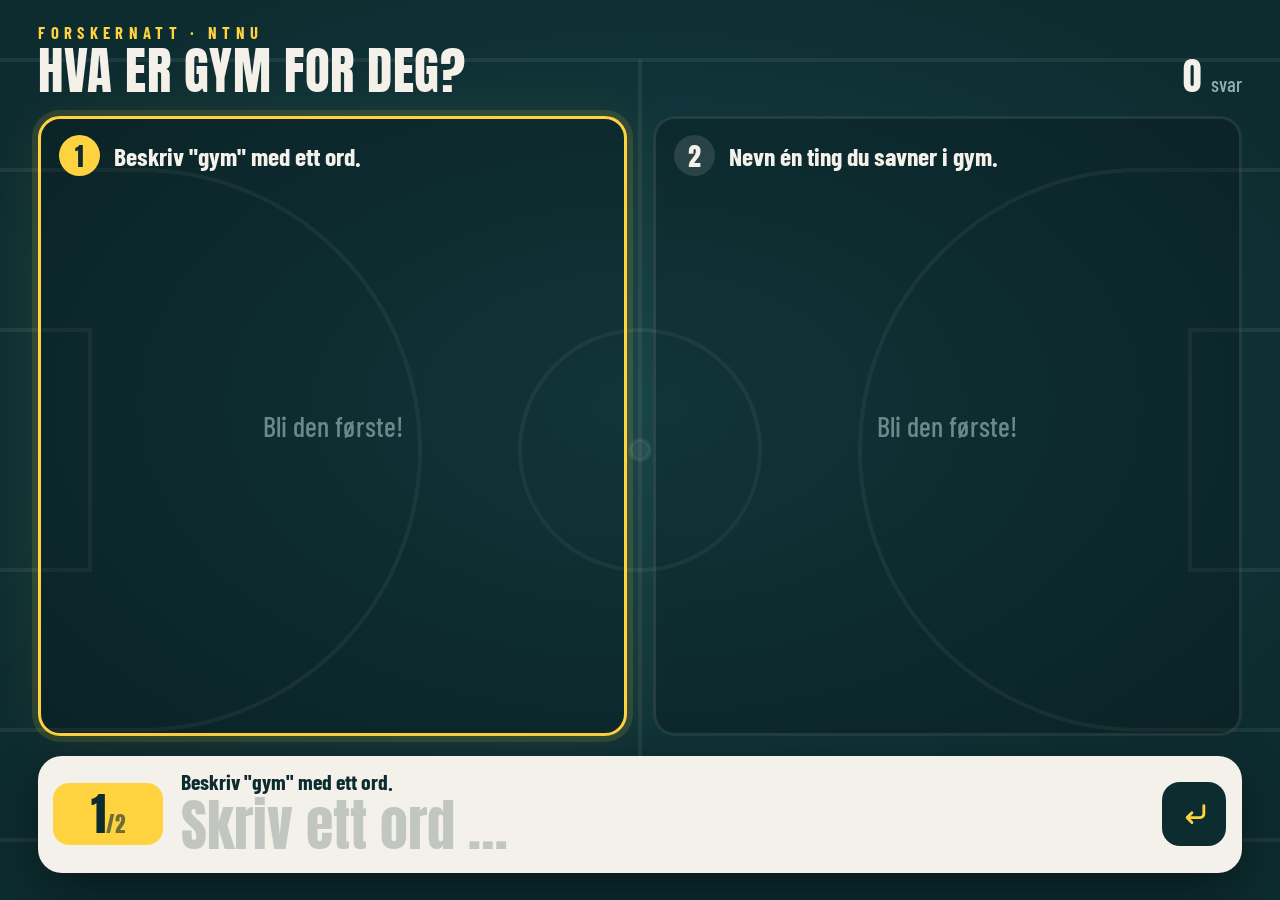
==== index.html @ 99adf13c "feat: kiosk page with answer flow and gymsal styling Co-Authored-By: Claude Opus 5.5 (1M context) <n" ====
<!doctype html>
<html lang="no">
<head>
  <meta charset="utf-8">
  <meta name="viewport" content="width=device-width, initial-scale=1">
  <title>Hva er gym for deg?</title>
  <link rel="icon" href="data:image/svg+xml,%3Csvg xmlns=%22http://www.w3.org/2000/svg%22 viewBox=%220 0 100 100%22%3E%3Crect width=%22100%22 height=%22100%22 rx=%2220%22 fill=%22%230d2c30%22/%3E%3Ccircle cx=%2250%22 cy=%2250%22 r=%2226%22 fill=%22none%22 stroke=%22%23ffd23f%22 stroke-width=%228%22/%3E%3C/svg%3E">
  <link rel="preload" href="fonts/anton-400.woff2" as="font" type="font/woff2" crossorigin>
  <link rel="stylesheet" href="style.css">
  <script src="config.js" defer></script>
  <script src="store.js" defer></script>
  <script src="cloud.js" defer></script>
  <script src="app.js" defer></script>
</head>
<body>
  <div class="court" aria-hidden="true">
    <svg viewBox="0 0 1600 900" preserveAspectRatio="xMidYMid slice">
      <g fill="none" stroke="currentColor" stroke-width="4">
        <rect x="60" y="60" width="1480" height="780" rx="4"/>
        <line x1="800" y1="60" x2="800" y2="840"/>
        <circle cx="800" cy="450" r="120"/>
        <circle cx="800" cy="450" r="10" fill="currentColor"/>
        <path d="M60 170 H300 A280 280 0 0 1 300 730 H60"/>
        <path d="M1540 170 H1300 A280 280 0 0 0 1300 730 H1540"/>
        <rect x="60" y="330" width="190" height="240"/>
        <rect x="1350" y="330" width="190" height="240"/>
      </g>
    </svg>
  </div>

  <header class="top">
    <div>
      <p class="eyebrow" id="subtitle"></p>
      <h1 id="title"></h1>
    </div>
    <p class="counter"><b id="count">0</b> svar</p>
  </header>

  <main class="clouds">
    <section class="panel is-empty">
      <h2 class="q-title"><span class="q-num">1</span><span data-q="1"></span></h2>
      <div class="cloud" id="cloud-1"></div>
      <p class="empty">Bli den første!</p>
    </section>
    <section class="panel is-empty">
      <h2 class="q-title"><span class="q-num">2</span><span data-q="2"></span></h2>
      <div class="cloud" id="cloud-2"></div>
      <p class="empty">Bli den første!</p>
    </section>
  </main>

  <form id="answer-form" class="answer-bar" autocomplete="off">
    <div class="step"><span id="step-num">1</span><small>/2</small></div>
    <label for="answer" id="question-label"></label>
    <input id="answer" name="answer" type="text" maxlength="30" placeholder="Skriv ett ord …"
           autocomplete="off" autocapitalize="off" autocorrect="off" spellcheck="false">
    <button type="submit" aria-label="Send">
      <svg viewBox="0 0 24 24" aria-hidden="true"><path d="M20 5v7a3 3 0 0 1-3 3H6m0 0 4-4m-4 4 4 4" fill="none" stroke="currentColor" stroke-width="2.4" stroke-linecap="round" stroke-linejoin="round"/></svg>
    </button>
    <p id="hint" class="hint" aria-live="polite"></p>
    <div id="thanks" class="thanks" hidden></div>
  </form>


  <aside id="admin" class="admin" hidden></aside>
</body>
</html>
---- style.css ----
@font-face {
  font-family: 'Anton';
  src: url('fonts/anton-400.woff2') format('woff2');
  font-weight: 400;
  font-display: block;
}
@font-face {
  font-family: 'Barlow Condensed';
  src: url('fonts/barlow-condensed-500.woff2') format('woff2');
  font-weight: 500;
  font-display: swap;
}
@font-face {
  font-family: 'Barlow Condensed';
  src: url('fonts/barlow-condensed-700.woff2') format('woff2');
  font-weight: 700;
  font-display: swap;
}

:root {
  --floor: #0d2c30;
  --floor-2: #154248;
  --court-line: rgba(244, 241, 234, 0.07);
  --ink: #f4f1ea;
  --muted: #92b1ae;
  --yellow: #ffd23f;
  --red: #ff5a5f;
  --ease-out: cubic-bezier(0.2, 0.8, 0.2, 1);
  --ease-back: cubic-bezier(0.34, 1.56, 0.64, 1);
  --word-font: 'Anton', Impact, 'Arial Narrow', sans-serif;
}

* { box-sizing: border-box; }

html, body { height: 100%; margin: 0; }

body {
  display: grid;
  grid-template-rows: auto minmax(0, 1fr) auto;
  height: 100vh;
  overflow: hidden;
  background:
    radial-gradient(ellipse 80% 70% at 50% 45%, var(--floor-2), var(--floor) 75%),
    var(--floor);
  color: var(--ink);
  font-family: 'Barlow Condensed', 'Arial Narrow', sans-serif;
  font-weight: 500;
}

.court {
  position: fixed;
  inset: 0;
  color: var(--court-line);
  pointer-events: none;
}
.court svg { width: 100%; height: 100%; display: block; }

.top, .clouds, .answer-bar { position: relative; z-index: 1; }

/* ---------- Header ---------- */
.top {
  display: flex;
  align-items: flex-end;
  justify-content: space-between;
  gap: 2rem;
  padding: 2.4vh 3vw 0;
}
.eyebrow {
  margin: 0 0 0.2em;
  color: var(--yellow);
  font-weight: 700;
  font-size: clamp(14px, 1.3vw, 24px);
  letter-spacing: 0.32em;
  text-transform: uppercase;
}
h1 {
  margin: 0;
  font-family: var(--word-font);
  font-weight: 400;
  font-size: clamp(30px, 4vw, 76px);
  line-height: 1;
  text-transform: uppercase;
  letter-spacing: 0.01em;
}
.counter {
  margin: 0;
  color: var(--muted);
  font-size: clamp(16px, 1.6vw, 30px);
  white-space: nowrap;
}
.counter b {
  display: inline-block;
  margin-right: 0.15em;
  color: var(--ink);
  font-family: var(--word-font);
  font-weight: 400;
  font-size: 1.8em;
  line-height: 1;
  font-variant-numeric: tabular-nums;
}
.counter b.bump { animation: bump 0.6s var(--ease-back); }

/* ---------- Clouds ---------- */
.clouds {
  display: grid;
  grid-template-columns: 1fr 1fr;
  gap: 2vw;
  min-height: 0;
  padding: 2.2vh 3vw;
}
.panel {
  position: relative;
  display: flex;
  flex-direction: column;
  min-height: 0;
  padding: 1.8vh 1.4vw 1.4vh;
  border: 3px solid rgba(244, 241, 234, 0.1);
  border-radius: 22px;
  background: rgba(0, 0, 0, 0.2);
  transition: border-color 0.4s, box-shadow 0.4s;
}
.panel.is-active {
  border-color: var(--yellow);
  box-shadow: 0 0 0 6px rgba(255, 210, 63, 0.12), 0 0 60px rgba(255, 210, 63, 0.08);
}
.q-title {
  display: flex;
  align-items: center;
  gap: 0.55em;
  margin: 0;
  font-weight: 700;
  font-size: clamp(18px, 2vw, 38px);
  line-height: 1.1;
}
.q-num {
  display: inline-grid;
  place-items: center;
  flex: none;
  width: 1.6em;
  height: 1.6em;
  border-radius: 50%;
  background: rgba(244, 241, 234, 0.12);
  color: var(--ink);
  font-family: var(--word-font);
  font-weight: 400;
  transition: background 0.4s, color 0.4s;
}
.panel.is-active .q-num { background: var(--yellow); color: var(--floor); }

.cloud {
  position: relative;
  flex: 1;
  min-height: 0;
  margin-top: 1vh;
  overflow: hidden;
}
.cloud-word {
  position: absolute;
  top: 50%;
  left: 50%;
  font-family: var(--word-font);
  font-weight: 400;
  line-height: 1;
  white-space: nowrap;
  user-select: none;
  transition:
    transform 0.9s var(--ease-out),
    font-size 0.9s var(--ease-out),
    opacity 0.5s ease,
    scale 0.7s var(--ease-back);
}
.cloud-word.is-hidden { opacity: 0; scale: 0.2; }
.cloud-word.pulse { animation: pulse 1.6s ease-out; }

.empty {
  position: absolute;
  inset: 0;
  display: grid;
  place-items: center;
  margin: 0;
  color: var(--muted);
  font-size: clamp(20px, 2.2vw, 40px);
  opacity: 0;
  pointer-events: none;
  transition: opacity 0.4s;
}
.panel.is-empty .empty { opacity: 0.7; }

/* ---------- Answer bar ---------- */
.answer-bar {
  display: grid;
  grid-template-columns: auto minmax(0, 1fr) auto;
  grid-template-rows: auto auto;
  align-items: center;
  column-gap: 1.4vw;
  margin: 0 3vw 3vh;
  padding: 1.6vh 1.2vw 1.6vh 1.6vh;
  border-radius: 24px;
  background: var(--ink);
  color: var(--floor);
  box-shadow: 0 18px 50px rgba(0, 0, 0, 0.4);
}
.step {
  grid-row: 1 / span 2;
  display: grid;
  place-items: center;
  grid-auto-flow: column;
  justify-content: center;
  align-items: baseline;
  min-width: 2.4em;
  padding: 0.12em 0.4em;
  border-radius: 16px;
  background: var(--yellow);
  font-family: var(--word-font);
  font-size: clamp(32px, 3.6vw, 68px);
  line-height: 1.1;
}
.step small { font-size: 0.45em; opacity: 0.6; }
.step span { display: inline-block; }
.step span.flip { animation: flip 0.45s var(--ease-back); }

.answer-bar label {
  grid-column: 2;
  font-weight: 700;
  font-size: clamp(16px, 1.7vw, 32px);
  line-height: 1.1;
}
.answer-bar input {
  grid-column: 2;
  width: 100%;
  padding: 0;
  border: 0;
  outline: none;
  background: transparent;
  color: var(--floor);
  caret-color: var(--red);
  font-family: var(--word-font);
  font-size: clamp(34px, 4.4vw, 84px);
  line-height: 1.15;
}
.answer-bar input::placeholder { color: rgba(13, 44, 48, 0.22); }
.answer-bar button {
  grid-column: 3;
  grid-row: 1 / span 2;
  display: grid;
  place-items: center;
  width: clamp(56px, 5vw, 96px);
  aspect-ratio: 1;
  border: 0;
  border-radius: 18px;
  background: var(--floor);
  color: var(--yellow);
  cursor: pointer;
  transition: transform 0.15s;
}
.answer-bar button:active { transform: scale(0.94); }
.answer-bar button svg { width: 55%; height: 55%; }

.hint {
  position: absolute;
  right: 1.2vw;
  bottom: calc(100% + 0.5em);
  margin: 0;
  padding: 0.2em 0.7em;
  border-radius: 999px;
  background: var(--red);
  color: #fff;
  font-weight: 700;
  font-size: clamp(16px, 1.5vw, 28px);
  opacity: 0;
  transform: translateY(6px);
  transition: opacity 0.25s, transform 0.25s;
  pointer-events: none;
}
.hint.is-visible { opacity: 1; transform: none; }
.answer-bar.shake { animation: shake 0.45s; }

/* ---------- Thanks (covers the answer bar) ---------- */
.thanks {
  position: absolute;
  inset: 0;
  z-index: 2;
  display: grid;
  place-items: center;
  border-radius: inherit;
  background: var(--yellow);
  color: var(--floor);
  font-family: var(--word-font);
  font-size: clamp(32px, 3.8vw, 72px);
  text-transform: uppercase;
  pointer-events: none;
}
.thanks[hidden] { display: none; }
.thanks.play { animation: thanks 1.4s var(--ease-out) forwards; }

/* ---------- Animations ---------- */
@keyframes pulse {
  0%   { text-shadow: 0 0 0 transparent; }
  25%  { scale: 1.35; text-shadow: 0 0 28px currentColor; }
  60%  { scale: 0.95; }
  100% { scale: 1; text-shadow: 0 0 0 transparent; }
}
@keyframes bump {
  40% { transform: scale(1.35); color: var(--yellow); }
}
@keyframes flip {
  from { transform: translateY(40%) scale(0.6); opacity: 0; }
}
@keyframes shake {
  20%, 60% { transform: translateX(-10px); }
  40%, 80% { transform: translateX(10px); }
}
@keyframes thanks {
  0%   { opacity: 0; transform: scale(0.9); }
  15%  { opacity: 1; transform: scale(1.03); }
  25%  { transform: scale(1); }
  85%  { opacity: 1; }
  100% { opacity: 0; }
}

@media (prefers-reduced-motion: reduce) {
  *, *::before, *::after { animation: none !important; transition: none !important; }
}

/* Small screens (not the stand, but keep it usable) */
@media (max-width: 800px) {
  body { height: auto; min-height: 100vh; overflow: auto; grid-template-rows: auto auto auto; }
  .top { padding: 16px 16px 0; }
  .clouds { grid-template-columns: 1fr; padding: 16px; gap: 16px; }
  .panel { height: 50vh; }
  .answer-bar { position: sticky; bottom: 16px; margin: 0 16px 16px; }
}
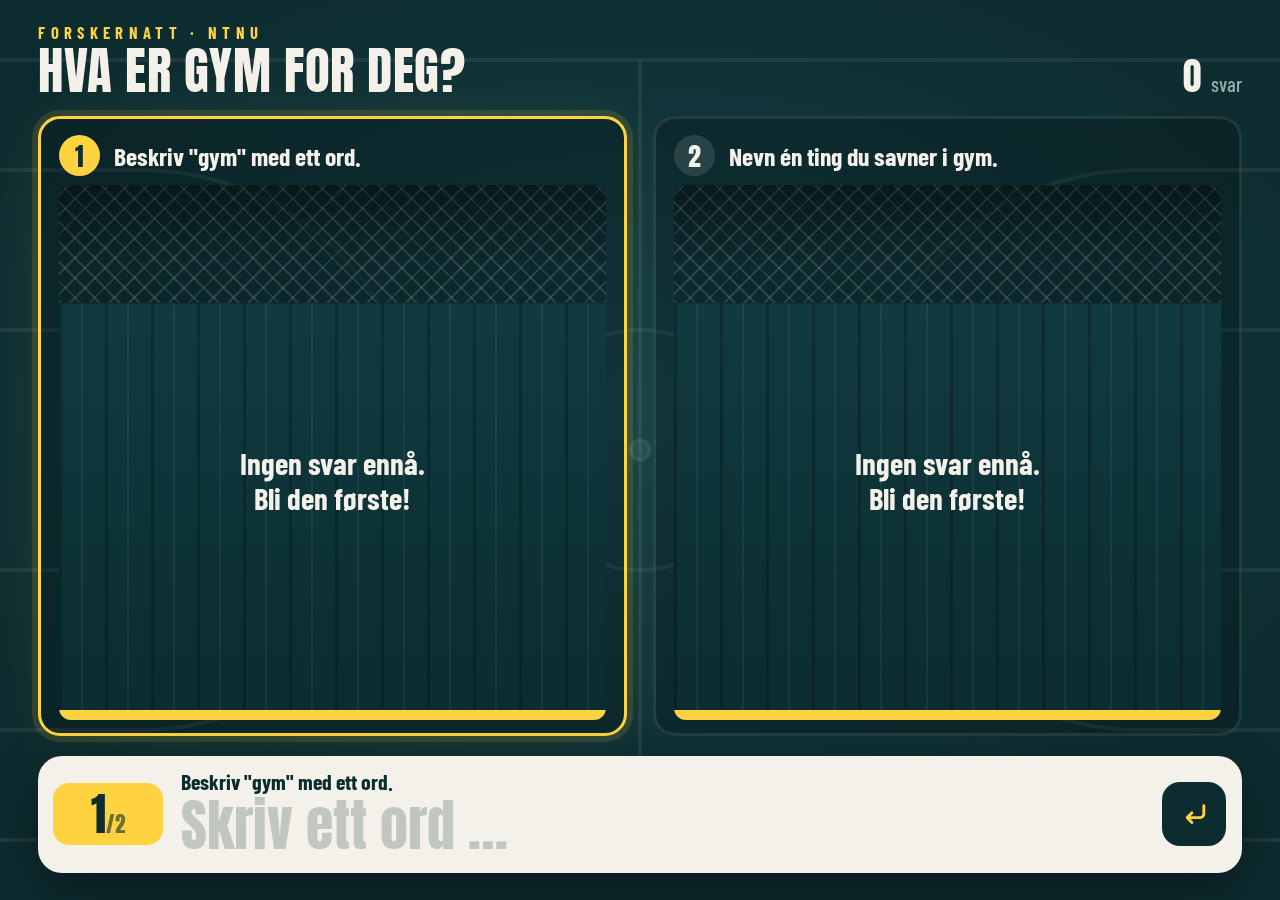
==== commit 0c7dd9d3: "feat: hide clouds behind a sports-hall curtain until you have answered Clouds reveal for 10 s after " ====
--- a/index.html
+++ b/index.html
@@ -5,7 +5,6 @@
   <meta name="viewport" content="width=device-width, initial-scale=1">
   <title>Hva er gym for deg?</title>
   <link rel="icon" href="data:image/svg+xml,%3Csvg xmlns=%22http://www.w3.org/2000/svg%22 viewBox=%220 0 100 100%22%3E%3Crect width=%22100%22 height=%22100%22 rx=%2220%22 fill=%22%230d2c30%22/%3E%3Ccircle cx=%2250%22 cy=%2250%22 r=%2226%22 fill=%22none%22 stroke=%22%23ffd23f%22 stroke-width=%228%22/%3E%3C/svg%3E">
-  <link rel="preload" href="fonts/anton-400.woff2" as="font" type="font/woff2" crossorigin>
   <link rel="stylesheet" href="style.css">
   <script src="config.js" defer></script>
   <script src="store.js" defer></script>
@@ -39,13 +38,17 @@
   <main class="clouds">
     <section class="panel is-empty">
       <h2 class="q-title"><span class="q-num">1</span><span data-q="1"></span></h2>
-      <div class="cloud" id="cloud-1"></div>
-      <p class="empty">Bli den første!</p>
+      <div class="stage">
+        <div class="cloud" id="cloud-1"></div>
+        <div class="curtain" aria-hidden="true"><p class="curtain-text"></p></div>
+      </div>
     </section>
     <section class="panel is-empty">
       <h2 class="q-title"><span class="q-num">2</span><span data-q="2"></span></h2>
-      <div class="cloud" id="cloud-2"></div>
-      <p class="empty">Bli den første!</p>
+      <div class="stage">
+        <div class="cloud" id="cloud-2"></div>
+        <div class="curtain" aria-hidden="true"><p class="curtain-text"></p></div>
+      </div>
     </section>
   </main>
 
@@ -62,6 +65,23 @@
   </form>
 
 
-  <aside id="admin" class="admin" hidden></aside>
+  <aside id="admin" class="admin" hidden aria-label="Admin">
+    <div class="admin-head">
+      <h2>Admin</h2>
+      <button type="button" id="admin-close" class="admin-close" aria-label="Lukk">✕</button>
+    </div>
+    <p id="admin-warning" class="admin-warning" hidden>Obs: nettleseren lagrer ikke svarene. Last ned CSV jevnlig, og ikke lukk fanen.</p>
+    <button type="button" id="csv-btn" class="csv-btn">Last ned CSV</button>
+    <label class="admin-toggle"><input type="checkbox" id="show-toggle"> Vis ordskyene hele tiden</label>
+    <section>
+      <h3 data-q="1"></h3>
+      <ul id="admin-list-1" class="admin-list"></ul>
+    </section>
+    <section>
+      <h3 data-q="2"></h3>
+      <ul id="admin-list-2" class="admin-list"></ul>
+    </section>
+    <p class="admin-help">Åpne/lukk: <kbd>Ctrl</kbd>+<kbd>Shift</kbd>+<kbd>A</kbd>, eller skriv <kbd>/admin</kbd> i svarfeltet.</p>
+  </aside>
 </body>
 </html>
--- a/style.css
+++ b/style.css
@@ -147,12 +147,50 @@
 }
 .panel.is-active .q-num { background: var(--yellow); color: var(--floor); }
 
-.cloud {
+.stage {
   position: relative;
   flex: 1;
   min-height: 0;
   margin-top: 1vh;
   overflow: hidden;
+  border-radius: 12px;
+}
+.cloud {
+  position: absolute;
+  inset: 0;
+  overflow: hidden;
+  transition: filter 0.9s var(--ease-out), opacity 0.9s var(--ease-out);
+}
+.clouds:not(.is-revealed) .cloud { filter: blur(18px); opacity: 0.35; }
+
+/* The "skillevegg": the dividing curtain of a Norwegian sports hall.
+   Netting at the top, pleated fabric below. Rolls up to reveal the cloud. */
+.curtain {
+  position: absolute;
+  inset: 0;
+  display: grid;
+  place-items: center;
+  padding: 0 8%;
+  background:
+    linear-gradient(to bottom, rgba(0, 0, 0, 0.35), transparent 14%),
+    repeating-linear-gradient(45deg, rgba(244, 241, 234, 0.13) 0 2px, transparent 2px 14px) top / 100% 22% no-repeat,
+    repeating-linear-gradient(-45deg, rgba(244, 241, 234, 0.13) 0 2px, transparent 2px 14px) top / 100% 22% no-repeat,
+    repeating-linear-gradient(90deg, rgba(0, 0, 0, 0.22) 0 3px, transparent 3px 22px, rgba(255, 255, 255, 0.05) 22px 24px, transparent 24px 46px) bottom / 100% 78% no-repeat,
+    linear-gradient(to bottom, rgba(10, 36, 40, 0.55) 22%, #103a3f 22.3%, #0b2c30);
+  box-shadow: inset 0 -10px 0 #ffd23f;
+  transform: translateY(0);
+  transition: transform 0.9s var(--ease-out);
+}
+.clouds.is-revealed .curtain { transform: translateY(-102%); }
+.curtain-text {
+  max-width: 18ch;
+  margin: 12% 0 0;
+  color: var(--ink);
+  font-weight: 700;
+  font-size: clamp(22px, 2.4vw, 46px);
+  line-height: 1.15;
+  text-align: center;
+  text-wrap: balance;
 }
 .cloud-word {
   position: absolute;
@@ -172,19 +210,6 @@
 .cloud-word.is-hidden { opacity: 0; scale: 0.2; }
 .cloud-word.pulse { animation: pulse 1.6s ease-out; }
 
-.empty {
-  position: absolute;
-  inset: 0;
-  display: grid;
-  place-items: center;
-  margin: 0;
-  color: var(--muted);
-  font-size: clamp(20px, 2.2vw, 40px);
-  opacity: 0;
-  pointer-events: none;
-  transition: opacity 0.4s;
-}
-.panel.is-empty .empty { opacity: 0.7; }
 
 /* ---------- Answer bar ---------- */
 .answer-bar {
@@ -293,6 +318,62 @@
 .thanks[hidden] { display: none; }
 .thanks.play { animation: thanks 1.4s var(--ease-out) forwards; }
 
+/* ---------- Admin ---------- */
+.admin {
+  position: fixed;
+  top: 0;
+  right: 0;
+  bottom: 0;
+  z-index: 10;
+  width: min(460px, 92vw);
+  overflow-y: auto;
+  padding: 24px;
+  background: #081d20;
+  border-left: 3px solid var(--yellow);
+  box-shadow: -20px 0 60px rgba(0, 0, 0, 0.5);
+  font-size: 20px;
+}
+.admin[hidden] { display: none; }
+.admin-head { display: flex; justify-content: space-between; align-items: center; }
+.admin h2 { margin: 0; font-family: var(--word-font); font-weight: 400; font-size: 36px; text-transform: uppercase; }
+.admin h3 { margin: 24px 0 8px; font-size: 20px; color: var(--yellow); }
+.admin button { font: inherit; font-weight: 700; cursor: pointer; }
+.admin-close { border: 0; background: none; color: var(--ink); font-size: 28px; }
+.admin-warning { padding: 10px 14px; border-radius: 10px; background: var(--red); color: #fff; }
+.csv-btn {
+  width: 100%;
+  margin-top: 16px;
+  padding: 12px;
+  border: 0;
+  border-radius: 12px;
+  background: var(--yellow);
+  color: var(--floor);
+  font-size: 22px;
+}
+.admin-list { margin: 0; padding: 0; list-style: none; }
+.admin-list li {
+  display: grid;
+  grid-template-columns: 1fr auto auto;
+  align-items: center;
+  gap: 12px;
+  padding: 6px 0;
+  border-bottom: 1px solid rgba(244, 241, 234, 0.1);
+}
+.admin-word { overflow-wrap: anywhere; }
+.admin-count { color: var(--muted); font-variant-numeric: tabular-nums; }
+.admin-list button {
+  padding: 4px 12px;
+  border: 1px solid var(--red);
+  border-radius: 8px;
+  background: none;
+  color: var(--red);
+}
+.admin-list button:hover { background: var(--red); color: #fff; }
+.admin-toggle { display: flex; align-items: center; gap: 10px; margin-top: 14px; cursor: pointer; }
+.admin-toggle input { width: 22px; height: 22px; accent-color: var(--yellow); }
+.admin-help { margin-top: 24px; color: var(--muted); font-size: 16px; }
+.admin kbd { padding: 1px 6px; border-radius: 4px; background: rgba(244, 241, 234, 0.12); font-family: inherit; }
+
 /* ---------- Animations ---------- */
 @keyframes pulse {
   0%   { text-shadow: 0 0 0 transparent; }
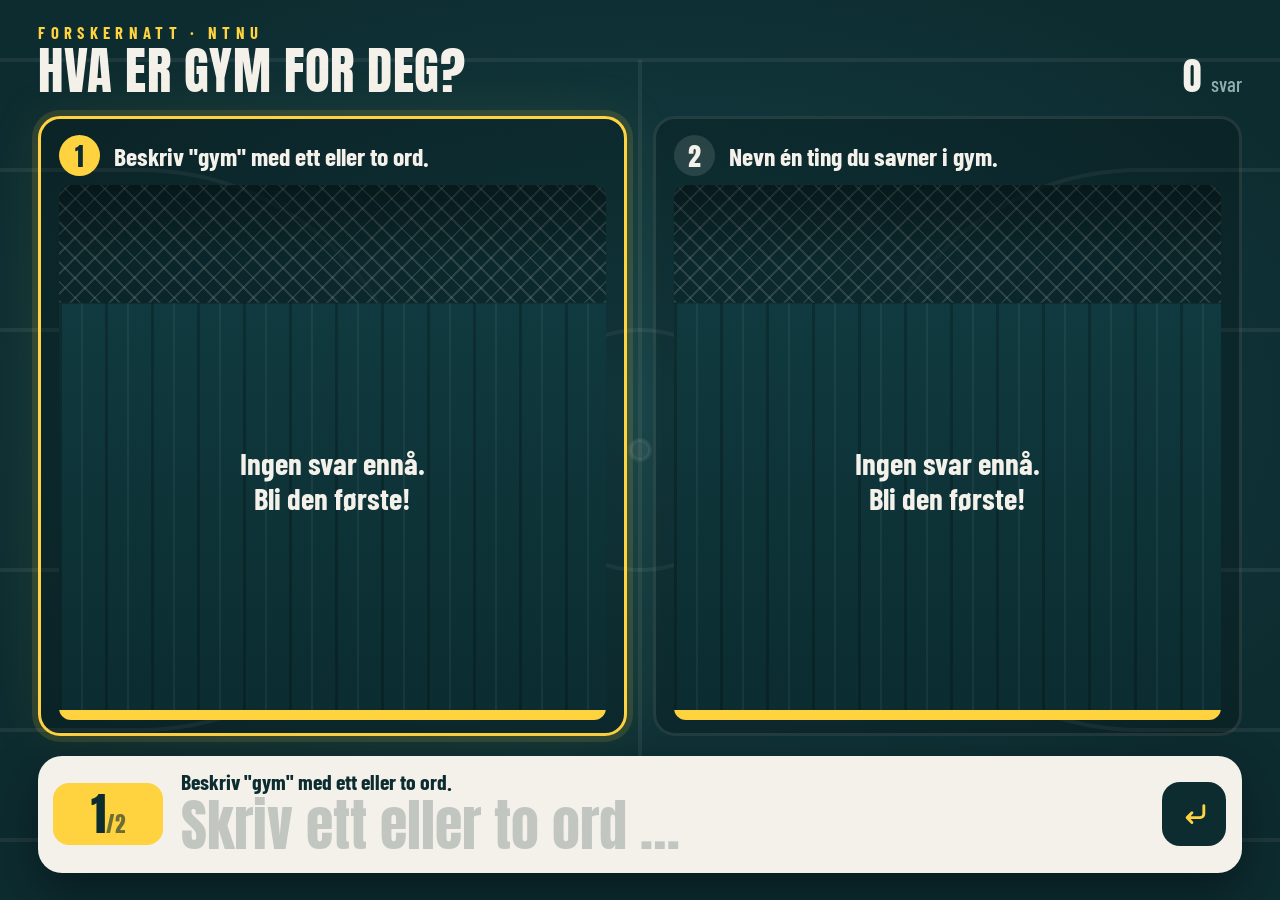
==== commit 87b71b21: "feat: allow two words, merge variants in admin, export raw answers Co-Authored-By: Claude Opus 5.5 (" ====
--- a/index.html
+++ b/index.html
@@ -32,6 +32,10 @@
       <p class="eyebrow" id="subtitle"></p>
       <h1 id="title"></h1>
     </div>
+    <div class="shot-clock" id="shot-clock" hidden aria-hidden="true">
+      <span class="shot-num" id="shot-num">10</span>
+      <span class="shot-bar"><i id="shot-bar"></i></span>
+    </div>
     <p class="counter"><b id="count">0</b> svar</p>
   </header>
 
@@ -55,7 +59,7 @@
   <form id="answer-form" class="answer-bar" autocomplete="off">
     <div class="step"><span id="step-num">1</span><small>/2</small></div>
     <label for="answer" id="question-label"></label>
-    <input id="answer" name="answer" type="text" maxlength="30" placeholder="Skriv ett ord …"
+    <input id="answer" name="answer" type="text" maxlength="40" placeholder="Skriv ett eller to ord …"
            autocomplete="off" autocapitalize="off" autocorrect="off" spellcheck="false">
     <button type="submit" aria-label="Send">
       <svg viewBox="0 0 24 24" aria-hidden="true"><path d="M20 5v7a3 3 0 0 1-3 3H6m0 0 4-4m-4 4 4 4" fill="none" stroke="currentColor" stroke-width="2.4" stroke-linecap="round" stroke-linejoin="round"/></svg>
@@ -76,10 +80,14 @@
     <section>
       <h3 data-q="1"></h3>
       <ul id="admin-list-1" class="admin-list"></ul>
+      <button type="button" id="merge-btn-1" class="merge-btn" disabled>Slå sammen valgte</button>
+      <ul id="merges-1" class="merges-list"></ul>
     </section>
     <section>
       <h3 data-q="2"></h3>
       <ul id="admin-list-2" class="admin-list"></ul>
+      <button type="button" id="merge-btn-2" class="merge-btn" disabled>Slå sammen valgte</button>
+      <ul id="merges-2" class="merges-list"></ul>
     </section>
     <p class="admin-help">Åpne/lukk: <kbd>Ctrl</kbd>+<kbd>Shift</kbd>+<kbd>A</kbd>, eller skriv <kbd>/admin</kbd> i svarfeltet.</p>
   </aside>
--- a/style.css
+++ b/style.css
@@ -59,9 +59,9 @@
 
 /* ---------- Header ---------- */
 .top {
-  display: flex;
-  align-items: flex-end;
-  justify-content: space-between;
+  display: grid;
+  grid-template-columns: 1fr auto 1fr;
+  align-items: end;
   gap: 2rem;
   padding: 2.4vh 3vw 0;
 }
@@ -83,6 +83,8 @@
   letter-spacing: 0.01em;
 }
 .counter {
+  grid-column: 3;
+  justify-self: end;
   margin: 0;
   color: var(--muted);
   font-size: clamp(16px, 1.6vw, 30px);
@@ -99,6 +101,50 @@
   font-variant-numeric: tabular-nums;
 }
 .counter b.bump { animation: bump 0.6s var(--ease-back); }
+
+/* ---------- Shot clock: counts down until the curtain drops ---------- */
+.shot-clock {
+  grid-column: 2;
+  display: grid;
+  justify-items: center;
+  gap: 6px;
+  padding: 4px 18px 10px;
+  border: 3px solid rgba(244, 241, 234, 0.14);
+  border-radius: 14px;
+  background: #06171a;
+  animation: clock-in 0.4s var(--ease-back);
+}
+.shot-clock[hidden] { display: none; }
+.shot-num {
+  min-width: 2ch;
+  color: #ff7a6b;
+  font-family: var(--word-font);
+  font-size: clamp(40px, 4.2vw, 80px);
+  line-height: 1;
+  text-align: center;
+  font-variant-numeric: tabular-nums;
+  text-shadow: 0 0 18px rgba(255, 90, 95, 0.55);
+}
+.shot-clock.is-final .shot-num {
+  color: #ff3b3b;
+  text-shadow: 0 0 26px rgba(255, 59, 59, 0.9);
+  animation: tick 1s ease-out infinite;
+}
+.shot-bar {
+  display: block;
+  width: 100%;
+  min-width: 90px;
+  height: 6px;
+  overflow: hidden;
+  border-radius: 3px;
+  background: rgba(244, 241, 234, 0.12);
+}
+.shot-bar i {
+  display: block;
+  height: 100%;
+  background: var(--yellow);
+  transform-origin: left center;
+}
 
 /* ---------- Clouds ---------- */
 .clouds {
@@ -353,7 +399,7 @@
 .admin-list { margin: 0; padding: 0; list-style: none; }
 .admin-list li {
   display: grid;
-  grid-template-columns: 1fr auto auto;
+  grid-template-columns: auto 1fr auto auto;
   align-items: center;
   gap: 12px;
   padding: 6px 0;
@@ -371,6 +417,28 @@
 .admin-list button:hover { background: var(--red); color: #fff; }
 .admin-toggle { display: flex; align-items: center; gap: 10px; margin-top: 14px; cursor: pointer; }
 .admin-toggle input { width: 22px; height: 22px; accent-color: var(--yellow); }
+.admin-list input[type="checkbox"] { width: 20px; height: 20px; margin: 0; accent-color: var(--yellow); }
+.merge-btn {
+  width: 100%;
+  margin-top: 10px;
+  padding: 8px;
+  border: 2px solid var(--yellow);
+  border-radius: 10px;
+  background: none;
+  color: var(--yellow);
+}
+.merge-btn:not(:disabled):hover { background: var(--yellow); color: var(--floor); }
+.merge-btn:disabled { opacity: 0.4; cursor: default; }
+.merges-list { margin: 8px 0 0; padding: 0; list-style: none; font-size: 17px; color: var(--muted); }
+.merges-list:empty { display: none; }
+.merges-list li { display: flex; justify-content: space-between; align-items: center; gap: 12px; padding: 4px 0; }
+.merges-list button {
+  padding: 2px 10px;
+  border: 1px solid var(--muted);
+  border-radius: 8px;
+  background: none;
+  color: var(--muted);
+}
 .admin-help { margin-top: 24px; color: var(--muted); font-size: 16px; }
 .admin kbd { padding: 1px 6px; border-radius: 4px; background: rgba(244, 241, 234, 0.12); font-family: inherit; }
 
@@ -387,6 +455,13 @@
 @keyframes flip {
   from { transform: translateY(40%) scale(0.6); opacity: 0; }
 }
+@keyframes clock-in {
+  from { opacity: 0; transform: translateY(-8px) scale(0.9); }
+}
+@keyframes tick {
+  0% { scale: 1.18; }
+  40% { scale: 1; }
+}
 @keyframes shake {
   20%, 60% { transform: translateX(-10px); }
   40%, 80% { transform: translateX(10px); }
@@ -406,7 +481,9 @@
 /* Small screens (not the stand, but keep it usable) */
 @media (max-width: 800px) {
   body { height: auto; min-height: 100vh; overflow: auto; grid-template-rows: auto auto auto; }
-  .top { padding: 16px 16px 0; }
+  .top { padding: 16px 16px 0; grid-template-columns: 1fr auto; }
+  .shot-clock { display: none; }
+  .counter { grid-column: 2; }
   .clouds { grid-template-columns: 1fr; padding: 16px; gap: 16px; }
   .panel { height: 50vh; }
   .answer-bar { position: sticky; bottom: 16px; margin: 0 16px 16px; }
